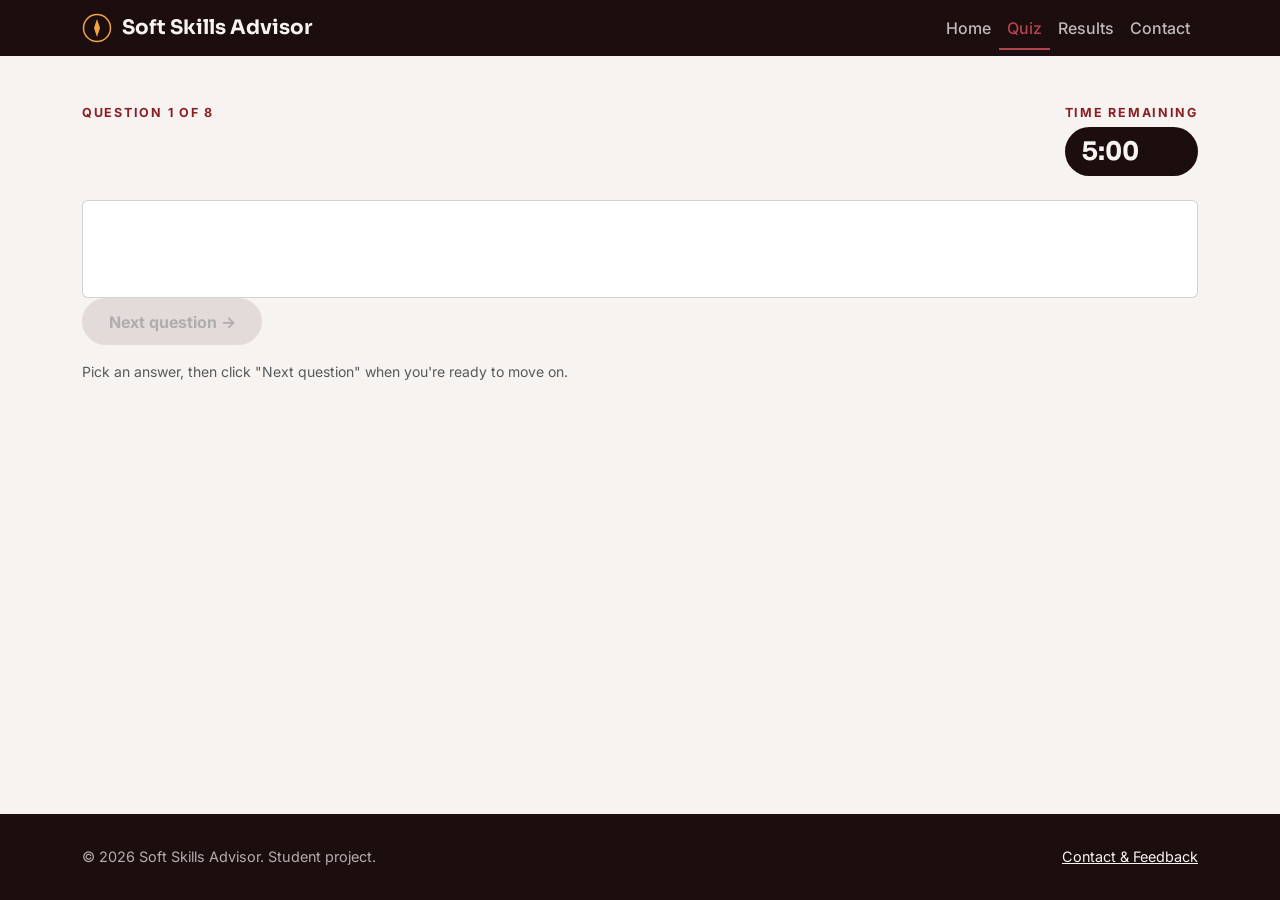
==== assessment.html @ 5bb183a7 "updating" ====
<!DOCTYPE html>
<html lang="en">
<head>
  <meta charset="UTF-8" />
  <meta name="viewport" content="width=device-width, initial-scale=1.0" />
  <title>Quiz — Soft Skills Advisor</title>

  <link rel="preconnect" href="https://fonts.googleapis.com">
  <link href="https://fonts.googleapis.com/css2?family=Inter:wght@400;500;600;700&family=Sora:wght@600;700&display=swap" rel="stylesheet">
  <link href="https://cdn.jsdelivr.net/npm/bootstrap@5.3.3/dist/css/bootstrap.min.css" rel="stylesheet">
  <link href="css/style.css" rel="stylesheet">
</head>
<body>

  <nav class="navbar navbar-expand-md navbar-ssa" aria-label="Main navigation">
    <div class="container">
      <a class="navbar-brand" href="index.html">
        <svg class="compass-mark" viewBox="0 0 40 40" aria-hidden="true">
          <circle cx="20" cy="20" r="18" fill="none" stroke="#F2A541" stroke-width="2"/>
          <polygon points="20,8 24,20 20,32 16,20" fill="#F2A541"/>
        </svg>
        Soft Skills Advisor
      </a>
      <button class="navbar-toggler" type="button" data-bs-toggle="collapse" data-bs-target="#navMenu" aria-controls="navMenu" aria-expanded="false" aria-label="Toggle navigation">
        <span class="navbar-toggler-icon"></span>
      </button>
      <div class="collapse navbar-collapse" id="navMenu">
        <ul class="navbar-nav ms-auto">
          <li class="nav-item"><a class="nav-link" href="index.html">Home</a></li>
          <li class="nav-item"><a class="nav-link active" aria-current="page" href="quiz.html">Quiz</a></li>
          <li class="nav-item"><a class="nav-link" href="results.html">Results</a></li>
          <li class="nav-item"><a class="nav-link" href="contact.html">Contact</a></li>
        </ul>
      </div>
    </div>
  </nav>

  <main class="container my-5">
    <div class="quiz-shell mx-auto">

      <!-- Header row: progress pips + live timer -->
      <div class="d-flex justify-content-between align-items-start flex-wrap gap-3 mb-4">
        <div>
          <p class="section-eyebrow mb-1" id="questionCounter">Question 1 of 8</p>
          <div class="progress-pips" id="progressPips" role="list" aria-label="Question progress"></div>
        </div>
        <div>
          <p class="section-eyebrow mb-1 text-end">Time remaining</p>
          <div class="timer-display" id="quizTimer" aria-live="polite">5:00</div>
        </div>
      </div>

      <!-- Timeout lock banner (hidden until the timer hits 0) -->
      <div class="alert alert-secondary d-none" id="lockBanner" role="alert">
        ⏱ Time's up — the quiz has been locked and your progress has been submitted automatically.
      </div>

      <!-- Question card: content is injected by js/quiz.js -->
      <div class="card quiz-card p-4 p-md-5">
        <div class="card-body p-0" id="quizCardBody">
          <!-- Populated dynamically -->
        </div>
      </div>

      <div class="quiz-next-row">
        <button type="button" class="btn btn-ssa-primary" id="nextBtn" disabled>
          Next question →
        </button>
      </div>

      <p class="text-muted small mt-3">
        Pick an answer, then click "Next question" when you're ready to move on.
      </p>
    </div>
  </main>

  <footer class="site-footer">
    <div class="container d-flex flex-wrap justify-content-between gap-2">
      <span>© 2026 Soft Skills Advisor. Student project.</span>
      <a href="contact.html">Contact & Feedback</a>
    </div>
  </footer>

  <script src="https://cdn.jsdelivr.net/npm/bootstrap@5.3.3/dist/js/bootstrap.bundle.min.js"></script>
  <script src="js/quiz-data.js"></script>
  <script src="js/quiz.js"></script>
</body>
</html>
---- css/style.css ----
/* ==========================================================================
   SOFT SKILLS ADVISOR — GLOBAL STYLESHEET
   Layered on top of Bootstrap 5.3 (loaded via CDN in each HTML file).
   Design concept: a deep, confident dark-red identity (professional,
   assessment-report tone) with a four-point "compass" motif tying the
   four values together, and soft ambient motion (drifting gradient blobs
   + a looping abstract background video) so the site feels alive without
   being distracting.
   ========================================================================== */

/* --- Design tokens -------------------------------------------------------
   Palette:
     --ink        #1C0D0F  near-black warm red-black (headings, nav, dark surfaces)
     --paper      #F7F3F1  warm off-white    (page background)
     --red        #8B1E24  dark red          (PRIMARY brand / CTA color)
     --red-dark   #6E161C  darker red        (hover states)
     --red-light  #B3444B  lighter red       (accents, highlights)
     --teal       #2EC4B6  soft teal         (Communication)
     --violet     #6C63A6  dusty violet      (Critical Thinking)
     --coral      #E85D4E  muted coral       (Time Management)
     --amber      #F2A541  warm amber        (Leadership)
   Type:
     Display: "Sora"  (confident, geometric — headings, the compass mark)
     Body:    "Inter"  (neutral, highly legible — paragraphs, forms, UI)
--------------------------------------------------------------------------- */
:root {
  --ink: #1c0d0f;
  --ink-soft: #3a1a1e;
  --paper: #f7f3f1;
  --paper-dim: #efe6e3;
  --red: #8b1e24;
  --red-dark: #6e161c;
  --red-light: #b3444b;
  --amber: #f2a541;
  --teal: #2ec4b6;
  --coral: #e85d4e;
  --violet: #6c63a6;

  --skill-communication: var(--teal);
  --skill-critical: var(--violet);
  --skill-time: var(--coral);
  --skill-leadership: var(--amber);

  --radius-lg: 18px;
  --radius-md: 12px;
  --shadow-soft: 0 12px 30px -12px rgba(28, 13, 15, 0.28);
  --shadow-red: 0 12px 26px -10px rgba(139, 30, 36, 0.45);
}

html {
  scroll-behavior: smooth;
}

body {
  background-color: var(--paper);
  color: var(--ink);
  font-family: "Inter", system-ui, -apple-system, sans-serif;
  min-height: 100vh;
  display: flex;
  flex-direction: column;
}

main {
  flex: 1 0 auto;
}

h1, h2, h3, h4, .display-font {
  font-family: "Sora", "Inter", sans-serif;
  font-weight: 700;
  letter-spacing: -0.01em;
  color: var(--ink);
}

a {
  color: var(--red);
}

/* Respect users who prefer reduced motion — turns off decorative motion
   (blobs, video, transitions) while keeping functional state changes
   (validation, timers) intact. */
@media (prefers-reduced-motion: reduce) {
  * {
    animation-duration: 0.001ms !important;
    animation-iteration-count: 1 !important;
    transition-duration: 0.001ms !important;
    scroll-behavior: auto !important;
  }
  .bg-video, .blob { display: none !important; }
}

/* --- Navbar ---------------------------------------------------------------
   The compass mark: a small rotating SVG needle used as the brand icon on
   every page, echoing the four-value structure at a glance. */
.navbar-ssa {
  background-color: var(--ink);
}

.navbar-ssa .navbar-brand {
  font-family: "Sora", sans-serif;
  font-weight: 700;
  color: var(--paper) !important;
  display: flex;
  align-items: center;
  gap: 0.6rem;
}

.compass-mark {
  width: 30px;
  height: 30px;
  flex-shrink: 0;
}

.navbar-ssa .nav-link {
  color: rgba(247, 243, 241, 0.75) !important;
  font-weight: 500;
  position: relative;
  transition: color 0.2s ease;
}

.navbar-ssa .nav-link.active,
.navbar-ssa .nav-link:hover {
  color: var(--red-light) !important;
}

/* Animated underline that grows in on hover/active. */
.navbar-ssa .nav-link::after {
  content: "";
  position: absolute;
  left: 0;
  bottom: -2px;
  width: 0%;
  height: 2px;
  background: var(--red-light);
  transition: width 0.2s ease;
}

.navbar-ssa .nav-link:hover::after,
.navbar-ssa .nav-link.active::after {
  width: 100%;
}

.navbar-brand .compass-mark {
  transition: transform 0.4s ease;
}

.navbar-brand:hover .compass-mark {
  transform: rotate(50deg);
}

/* --- Ambient background motion --------------------------------------------
   Two soft, blurred, slowly-drifting color blobs used behind hero sections.
   Fully original CSS/SVG — no external images, so nothing to license. */
.blob-field {
  position: absolute;
  inset: 0;
  overflow: hidden;
  z-index: 0;
  pointer-events: none;
}

.blob {
  position: absolute;
  border-radius: 50%;
  filter: blur(60px);
  opacity: 0.55;
  will-change: transform;
}

.blob-a {
  width: 420px;
  height: 420px;
  background: radial-gradient(circle, var(--red) 0%, transparent 70%);
  top: -120px;
  left: -80px;
  animation: driftA 22s ease-in-out infinite alternate;
}

.blob-b {
  width: 360px;
  height: 360px;
  background: radial-gradient(circle, var(--teal) 0%, transparent 70%);
  bottom: -140px;
  right: -60px;
  animation: driftB 26s ease-in-out infinite alternate;
}

.blob-c {
  width: 280px;
  height: 280px;
  background: radial-gradient(circle, var(--amber) 0%, transparent 70%);
  top: 30%;
  right: 20%;
  animation: driftC 30s ease-in-out infinite alternate;
}

@keyframes driftA {
  0%   { transform: translate(0, 0) scale(1); }
  100% { transform: translate(60px, 40px) scale(1.15); }
}
@keyframes driftB {
  0%   { transform: translate(0, 0) scale(1); }
  100% { transform: translate(-50px, -30px) scale(1.1); }
}
@keyframes driftC {
  0%   { transform: translate(0, 0) scale(1); }
  100% { transform: translate(-40px, 50px) scale(0.9); }
}

/* --- Hero (Landing page) -------------------------------------------------- */
.hero-ssa {
  position: relative;
  color: var(--paper);
  padding: 5rem 0 5.5rem;
  overflow: hidden;
  background-color: var(--ink);
}

/* Looping abstract background video — muted, autoplaying, covers the hero.
   A dark overlay sits on top so text stays readable at any point in the loop. */
.bg-video {
  position: absolute;
  inset: 0;
  width: 100%;
  height: 100%;
  object-fit: cover;
  z-index: 0;
  opacity: 0.55;
}

.hero-overlay {
  position: absolute;
  inset: 0;
  z-index: 1;
  background: linear-gradient(180deg, rgba(28, 13, 15, 0.65) 0%, rgba(28, 13, 15, 0.88) 100%);
}

.hero-ssa .container {
  position: relative;
  z-index: 2;
}

.hero-ssa .lede {
  color: rgba(247, 243, 241, 0.85);
  max-width: 42rem;
}

/* Four value chips echoed in the hero, each tinted with its value color */
.skill-chip {
  display: inline-flex;
  align-items: center;
  gap: 0.5rem;
  padding: 0.4rem 0.9rem;
  border-radius: 999px;
  font-size: 0.85rem;
  font-weight: 600;
  background: rgba(247, 243, 241, 0.08);
  border: 1px solid rgba(247, 243, 241, 0.18);
  transition: background-color 0.2s ease, border-color 0.2s ease, transform 0.15s ease;
}

.skill-chip:hover {
  background: rgba(247, 243, 241, 0.16);
  border-color: rgba(247, 243, 241, 0.4);
  transform: translateY(-2px);
}

.skill-chip .dot {
  width: 9px;
  height: 9px;
  border-radius: 50%;
  display: inline-block;
}

.dot-communication { background: var(--skill-communication); }
.dot-critical { background: var(--skill-critical); }
.dot-time { background: var(--skill-time); }
.dot-leadership { background: var(--skill-leadership); }

/* --- Cards / sections ------------------------------------------------------ */
.card-ssa {
  background: #fff;
  border: none;
  border-radius: var(--radius-lg);
  box-shadow: var(--shadow-soft);
  transition: transform 0.2s ease, box-shadow 0.2s ease;
}

.card-ssa:hover {
  transform: translateY(-4px);
  box-shadow: 0 18px 34px -14px rgba(28, 13, 15, 0.35);
}

.section-eyebrow {
  text-transform: uppercase;
  letter-spacing: 0.14em;
  font-size: 0.78rem;
  font-weight: 700;
  color: var(--red);
}

/* --- Buttons ---------------------------------------------------------------
   Dark red is the single primary accent for calls-to-action. */
.btn-ssa-primary {
  background-color: var(--red);
  border-color: var(--red);
  color: #fff;
  font-weight: 700;
  border-radius: 999px;
  padding: 0.65rem 1.6rem;
  transition: background-color 0.2s ease, border-color 0.2s ease,
    transform 0.15s ease, box-shadow 0.2s ease;
}

.btn-ssa-primary:hover,
.btn-ssa-primary:focus {
  background-color: var(--red-dark);
  border-color: var(--red-dark);
  color: #fff;
  transform: translateY(-2px);
  box-shadow: var(--shadow-red);
}

.btn-ssa-primary:active {
  transform: translateY(0);
  box-shadow: none;
}

.btn-ssa-primary:disabled,
.btn-ssa-primary.is-disabled {
  background-color: #d8cfcd;
  border-color: #d8cfcd;
  color: #8a8a8a;
  transform: none;
  box-shadow: none;
  cursor: not-allowed;
}

.btn-ssa-outline {
  border-radius: 999px;
  border: 1.5px solid var(--ink);
  color: var(--ink);
  font-weight: 600;
  padding: 0.6rem 1.5rem;
  background: transparent;
  transition: background-color 0.2s ease, color 0.2s ease, transform 0.15s ease;
}

.btn-ssa-outline:hover {
  background: var(--ink);
  color: var(--paper);
  transform: translateY(-2px);
}

.btn-ssa-outline:active {
  transform: translateY(0);
}

/* --- Forms & validation -----------------------------------------------------
   Inline-error styling. Our own .error-message <small> elements, toggled by
   JS on 'input'/'blur' — never a native alert()/confirm(). */
.form-label {
  font-weight: 600;
  color: var(--ink);
}

.form-control:focus,
.form-select:focus {
  border-color: var(--red);
  box-shadow: 0 0 0 0.2rem rgba(139, 30, 36, 0.2);
}

.form-control.is-valid {
  border-color: var(--teal);
  background-image: none;
}

.form-control.is-invalid {
  border-color: var(--coral);
  background-image: none;
}

.error-message {
  display: block;
  min-height: 1.1rem;
  color: var(--coral);
  font-size: 0.82rem;
  font-weight: 600;
  margin-top: 0.25rem;
}

.success-message {
  display: block;
  min-height: 1.1rem;
  color: #1b8f7a;
  font-size: 0.82rem;
  font-weight: 600;
  margin-top: 0.25rem;
}

/* --- Assessment page (Likert table) ----------------------------------------- */
.assessment-shell {
  max-width: 980px;
}

.timer-display {
  font-family: "Sora", sans-serif;
  font-variant-numeric: tabular-nums;
  font-weight: 700;
  font-size: 1.6rem;
  padding: 0.35rem 1rem;
  border-radius: 999px;
  background: var(--ink);
  color: var(--paper);
  transition: background-color 0.3s ease, color 0.3s ease;
}

.timer-display.timer-warning {
  background: var(--coral);
  color: #fff;
  animation: pulse-warning 1s infinite;
}

@keyframes pulse-warning {
  0%, 100% { transform: scale(1); }
  50% { transform: scale(1.05); }
}

.timer-display.timer-locked {
  background: #6b7280;
  color: #fff;
  animation: none;
}

/* Progress bar showing how many of the 20 statements are answered */
.answer-progress {
  height: 10px;
  border-radius: 999px;
  background: var(--paper-dim);
  overflow: hidden;
}

.answer-progress > span {
  display: block;
  height: 100%;
  background: var(--red);
  border-radius: 999px;
  transition: width 0.25s ease;
}

.likert-table-wrap {
  background: #fff;
  border-radius: var(--radius-lg);
  box-shadow: var(--shadow-soft);
  overflow-x: auto;
}

.likert-table {
  width: 100%;
  min-width: 720px;
  border-collapse: collapse;
}

.likert-table thead th {
  font-family: "Sora", sans-serif;
  font-size: 0.78rem;
  text-transform: uppercase;
  letter-spacing: 0.06em;
  color: #fff;
  background: var(--ink);
  padding: 0.9rem 0.6rem;
  text-align: center;
  position: sticky;
  top: 0;
  z-index: 1;
}

.likert-table thead th:first-child {
  text-align: left;
  min-width: 260px;
}

.likert-table tbody tr {
  border-bottom: 1px solid var(--paper-dim);
  transition: background-color 0.15s ease;
}

.likert-table tbody tr:hover {
  background: var(--paper-dim);
}

.likert-table tbody tr.is-answered {
  background: rgba(139, 30, 36, 0.04);
}

.likert-statement-cell {
  padding: 0.9rem 1rem;
  font-size: 0.92rem;
  color: var(--ink);
}

.likert-category-tag {
  display: inline-block;
  font-size: 0.68rem;
  font-weight: 700;
  text-transform: uppercase;
  letter-spacing: 0.05em;
  padding: 0.12rem 0.5rem;
  border-radius: 999px;
  margin-right: 0.5rem;
  color: var(--ink);
}

.likert-radio-cell {
  text-align: center;
  padding: 0.6rem;
}

.likert-radio-cell input[type="radio"] {
  width: 1.25rem;
  height: 1.25rem;
  cursor: pointer;
  accent-color: var(--red);
  transition: transform 0.15s ease;
}

.likert-radio-cell input[type="radio"]:hover {
  transform: scale(1.15);
}

.timeout-locked .likert-radio-cell input[type="radio"] {
  pointer-events: none;
  opacity: 0.5;
}

/* --- Values page ------------------------------------------------------------- */
.value-card {
  background: #fff;
  border-radius: var(--radius-lg);
  box-shadow: var(--shadow-soft);
  padding: 1.75rem;
  border-top: 5px solid var(--red);
  transition: transform 0.2s ease, box-shadow 0.2s ease;
  height: 100%;
}

.value-card:hover {
  transform: translateY(-5px);
  box-shadow: 0 20px 36px -16px rgba(28, 13, 15, 0.35);
}

.value-card .value-icon {
  width: 46px;
  height: 46px;
  border-radius: 50%;
  display: flex;
  align-items: center;
  justify-content: center;
  margin-bottom: 1rem;
}

/* --- Results page ------------------------------------------------------------ */
.canvas-frame {
  background: #fff;
  border-radius: var(--radius-lg);
  box-shadow: var(--shadow-soft);
  padding: 1rem;
}

#radarCanvas, #confettiCanvas {
  width: 100%;
  height: auto;
  display: block;
}

.result-skill-row {
  border-radius: var(--radius-md);
  padding: 0.9rem 1.1rem;
  background: #fff;
  box-shadow: var(--shadow-soft);
  margin-bottom: 0.75rem;
  transition: transform 0.2s ease, box-shadow 0.2s ease;
}

.result-skill-row:hover {
  transform: translateY(-3px);
  box-shadow: 0 16px 28px -14px rgba(28, 13, 15, 0.32);
}

.result-skill-row.needs-improvement {
  border-left: 4px solid var(--red);
}

.result-skill-bar {
  height: 10px;
  border-radius: 999px;
  background: var(--paper-dim);
  overflow: hidden;
}

.result-skill-bar > span {
  display: block;
  height: 100%;
  border-radius: 999px;
}

.recommendation-box {
  background: rgba(139, 30, 36, 0.06);
  border: 1px solid rgba(139, 30, 36, 0.2);
  border-radius: var(--radius-md);
  padding: 0.75rem 1rem;
  margin-top: 0.5rem;
  font-size: 0.85rem;
}

/* --- Footer -------------------------------------------------------------------- */
footer.site-footer {
  background: var(--ink);
  color: rgba(247, 243, 241, 0.7);
  padding: 2rem 0;
  font-size: 0.9rem;
}

footer.site-footer a {
  color: var(--paper);
  transition: color 0.2s ease;
}

footer.site-footer a:hover {
  color: var(--red-light);
}

/* Visible keyboard focus everywhere (accessibility floor) */
a:focus-visible,
button:focus-visible,
input:focus-visible,
textarea:focus-visible,
select:focus-visible {
  outline: 3px solid var(--red-light);
  outline-offset: 2px;
}
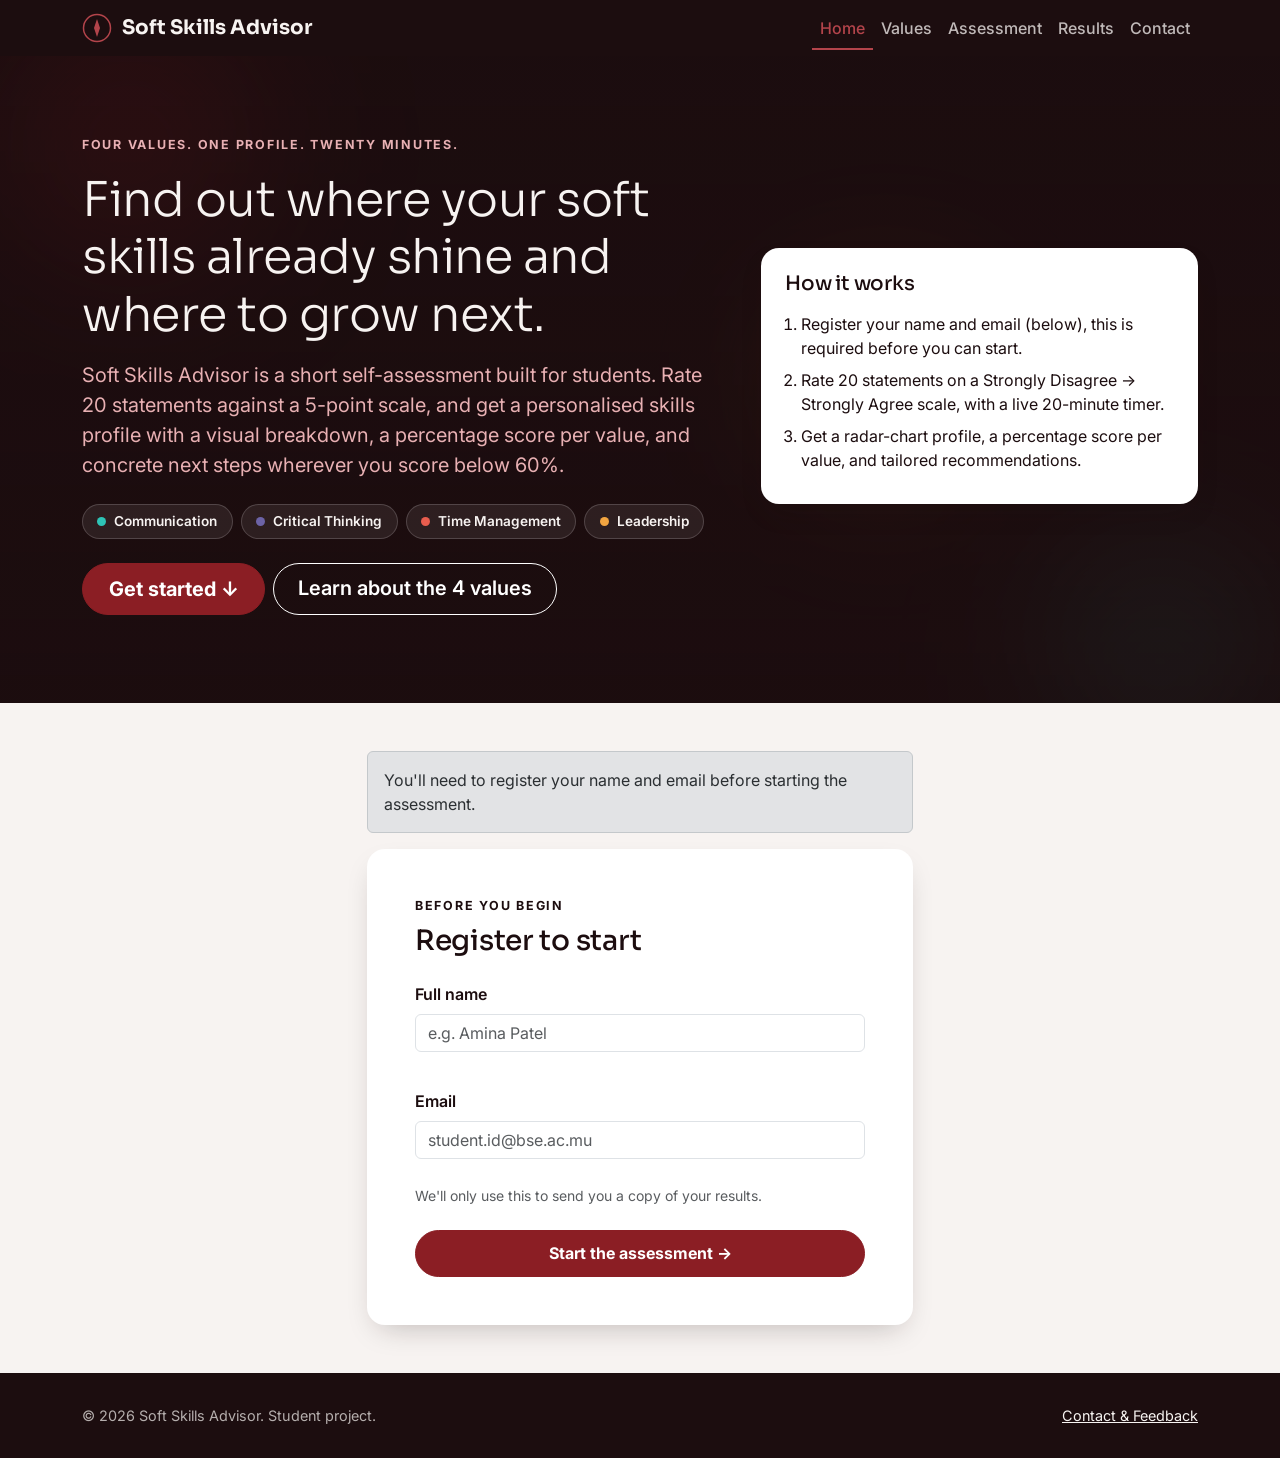
==== commit 4e2f1590: "updates" ====
--- a/assessment.html
+++ b/assessment.html
@@ -3,7 +3,7 @@
 <head>
   <meta charset="UTF-8" />
   <meta name="viewport" content="width=device-width, initial-scale=1.0" />
-  <title>Quiz — Soft Skills Advisor</title>
+  <title>Assessment — Soft Skills Advisor</title>
 
   <link rel="preconnect" href="https://fonts.googleapis.com">
   <link href="https://fonts.googleapis.com/css2?family=Inter:wght@400;500;600;700&family=Sora:wght@600;700&display=swap" rel="stylesheet">
@@ -16,8 +16,8 @@
     <div class="container">
       <a class="navbar-brand" href="index.html">
         <svg class="compass-mark" viewBox="0 0 40 40" aria-hidden="true">
-          <circle cx="20" cy="20" r="18" fill="none" stroke="#F2A541" stroke-width="2"/>
-          <polygon points="20,8 24,20 20,32 16,20" fill="#F2A541"/>
+          <circle cx="20" cy="20" r="18" fill="none" stroke="#B3444B" stroke-width="2"/>
+          <polygon points="20,8 24,20 20,32 16,20" fill="#B3444B"/>
         </svg>
         Soft Skills Advisor
       </a>
@@ -27,7 +27,8 @@
       <div class="collapse navbar-collapse" id="navMenu">
         <ul class="navbar-nav ms-auto">
           <li class="nav-item"><a class="nav-link" href="index.html">Home</a></li>
-          <li class="nav-item"><a class="nav-link active" aria-current="page" href="quiz.html">Quiz</a></li>
+          <li class="nav-item"><a class="nav-link" href="values.html">The Four Values</a></li>
+          <li class="nav-item"><a class="nav-link active" aria-current="page" href="assessment.html">Assessment</a></li>
           <li class="nav-item"><a class="nav-link" href="results.html">Results</a></li>
           <li class="nav-item"><a class="nav-link" href="contact.html">Contact</a></li>
         </ul>
@@ -36,40 +37,61 @@
   </nav>
 
   <main class="container my-5">
-    <div class="quiz-shell mx-auto">
+    <div class="assessment-shell mx-auto">
 
-      <!-- Header row: progress pips + live timer -->
-      <div class="d-flex justify-content-between align-items-start flex-wrap gap-3 mb-4">
+      <div class="d-flex justify-content-between align-items-start flex-wrap gap-3 mb-3">
         <div>
-          <p class="section-eyebrow mb-1" id="questionCounter">Question 1 of 8</p>
-          <div class="progress-pips" id="progressPips" role="list" aria-label="Question progress"></div>
+          <p class="section-eyebrow mb-1">Self-assessment</p>
+          <h1 class="h3 mb-1">Rate how much each statement describes you</h1>
+          <p class="text-muted small mb-0" id="studentGreeting">—</p>
         </div>
-        <div>
-          <p class="section-eyebrow mb-1 text-end">Time remaining</p>
-          <div class="timer-display" id="quizTimer" aria-live="polite">5:00</div>
+        <div class="text-end">
+          <p class="section-eyebrow mb-1">Time remaining</p>
+          <div class="timer-display" id="assessmentTimer" aria-live="polite">20:00</div>
         </div>
       </div>
 
-      <!-- Timeout lock banner (hidden until the timer hits 0) -->
-      <div class="alert alert-secondary d-none" id="lockBanner" role="alert">
-        ⏱ Time's up — the quiz has been locked and your progress has been submitted automatically.
+      <!-- Live progress: how many of the 20 statements have been answered -->
+      <div class="mb-4">
+        <div class="answer-progress mb-2">
+          <span id="answerProgressBar" style="width:0%;"></span>
+        </div>
+        <p class="text-muted small mb-0" id="answerProgressLabel">0 of 20 statements answered</p>
       </div>
 
-      <!-- Question card: content is injected by js/quiz.js -->
-      <div class="card quiz-card p-4 p-md-5">
-        <div class="card-body p-0" id="quizCardBody">
-          <!-- Populated dynamically -->
-        </div>
+      <div class="alert alert-secondary d-none" id="lockBanner" role="alert">
+        ⏱ Time's up — the assessment has been locked and your answers so far were submitted automatically.
       </div>
 
-      <div class="quiz-next-row">
-        <button type="button" class="btn btn-ssa-primary" id="nextBtn" disabled>
-          Next question →
-        </button>
-      </div>
+      <form id="assessmentForm">
+        <div class="likert-table-wrap mb-4">
+          <table class="likert-table">
+            <thead>
+              <tr>
+                <th scope="col">Statement</th>
+                <th scope="col">Strongly<br>Disagree</th>
+                <th scope="col">Disagree</th>
+                <th scope="col">Neutral</th>
+                <th scope="col">Agree</th>
+                <th scope="col">Strongly<br>Agree</th>
+              </tr>
+            </thead>
+            <tbody id="likertTableBody">
+              <!-- 20 rows injected by js/assessment.js -->
+            </tbody>
+          </table>
+        </div>
+
+        <div class="d-flex justify-content-end">
+          <button type="button" class="btn btn-ssa-primary" id="submitAssessmentBtn" disabled>
+            Submit assessment →
+          </button>
+        </div>
+      </form>
 
       <p class="text-muted small mt-3">
-        Pick an answer, then click "Next question" when you're ready to move on.
+        You can submit once you've answered at least one statement — but for an accurate profile,
+        try to respond to all 20 before time runs out.
       </p>
     </div>
   </main>
@@ -82,7 +104,7 @@
   </footer>
 
   <script src="https://cdn.jsdelivr.net/npm/bootstrap@5.3.3/dist/js/bootstrap.bundle.min.js"></script>
-  <script src="js/quiz-data.js"></script>
-  <script src="js/quiz.js"></script>
+  <script src="js/assessment-data.js"></script>
+  <script src="js/assessment.js"></script>
 </body>
-</html>+</html>
--- a/css/style.css
+++ b/css/style.css
@@ -239,9 +239,26 @@
   z-index: 2;
 }
 
+.hero-ssa h1,
+.hero-ssa h2:not(.card-ssa h2) {
+  color: var(--paper);
+}
+
 .hero-ssa .lede {
-  color: rgba(247, 243, 241, 0.85);
+  color: #E8B0B3; /* same as the eyebrow ("Four values. One profile...") for visibility on the dark hero */
   max-width: 42rem;
+}
+
+/* Text inside a white card must stay dark even when the card sits inside
+   a dark section like .hero-ssa (which sets light text by default). */
+.card-ssa {
+  color: var(--ink);
+}
+
+.card-ssa p,
+.card-ssa li,
+.card-ssa span:not([style]) {
+  color: var(--ink);
 }
 
 /* Four value chips echoed in the hero, each tinted with its value color */
@@ -400,6 +417,12 @@
 /* --- Assessment page (Likert table) ----------------------------------------- */
 .assessment-shell {
   max-width: 980px;
+}
+
+.assessment-shell h1,
+.assessment-shell p,
+.assessment-shell label {
+  color: #000;
 }
 
 .timer-display {
@@ -495,7 +518,7 @@
 .likert-statement-cell {
   padding: 0.9rem 1rem;
   font-size: 0.92rem;
-  color: var(--ink);
+  color: #000;
 }
 
 .likert-category-tag {
